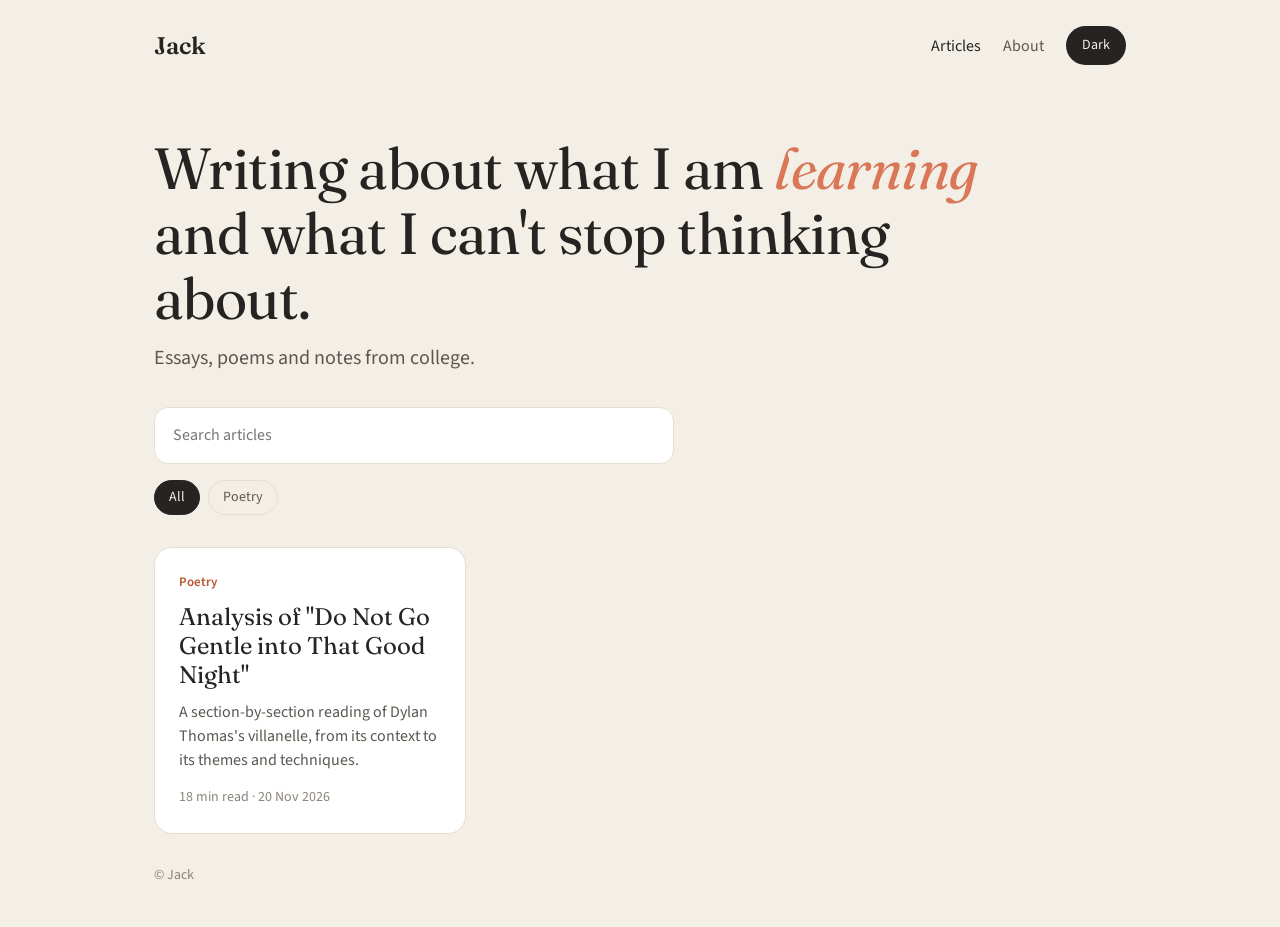
==== docs/index.html @ c95f2f24 "Remove the two sample posts Co-Authored-By: Claude Sonnet 5.5 <noreply@anthropic.com>" ====
<!doctype html>
<html lang="en"><head><meta charset="utf-8">
<meta name="viewport" content="width=device-width, initial-scale=1">
<title>Jack</title>
<link rel="preconnect" href="https://fonts.googleapis.com">
<link href="https://fonts.googleapis.com/css2?family=Fraunces:ital,opsz,wght@0,9..144,400;0,9..144,600;1,9..144,400&family=Source+Sans+3:wght@400;600&display=swap" rel="stylesheet">
<link rel="stylesheet" href="style.css">
<script>try{var t=localStorage.getItem("theme");if(t)document.documentElement.dataset.theme=t}catch(e){}</script>
</head><body>

<header class="top"><a class="logo" href="index.html">Jack</a>
<nav><a href="index.html" class="on">Articles</a><a href="about.html">About</a>
<button id="theme" aria-label="Switch light or dark theme">Dark</button></nav></header>
<main class="home">
<h1 class="hero">Writing about what I am <i>learning</i> and what I can't stop thinking about.</h1><p class="sub">Essays, poems and notes from college.</p>
<input id="q" type="search" placeholder="Search articles" aria-label="Search articles">
<div class="chips"><button class="chip on" data-tag="">All</button><button class="chip" data-tag="Poetry">Poetry</button></div>
<div class="grid" id="grid"><a class="card" href="posts/do-not-go-gentle.html" data-tags="Poetry" data-text="analysis of &quot;do not go gentle into that good night&quot; a section-by-section reading of dylan thomas&#x27;s villanelle, from its context to its themes and techniques. poetry"><div class="tag">Poetry</div><h3>Analysis of &quot;Do Not Go Gentle into That Good Night&quot;</h3><p class="sum">A section-by-section reading of Dylan Thomas&#x27;s villanelle, from its context to its themes and techniques.</p><div class="meta">18 min read · 20 Nov 2026</div></a></div>
<p class="none" id="none" hidden>Nothing matches that.</p></main>
<footer>&copy; Jack</footer>
<script src="site.js"></script>
</body></html>
---- docs/style.css ----
:root{--bg:#F4EFE6;--fg:#262422;--mute:#8a857b;--soft:#5b5750;--card:#fff;--line:#e6dfd1;--accent:#D97757;--accent-ink:#b8532f}
:root[data-theme=dark]{--bg:#1b1917;--fg:#ece7de;--mute:#9a948a;--soft:#c2bcb1;--card:#252320;--line:#38342f;--accent:#e58b6b;--accent-ink:#e58b6b}
@media(prefers-color-scheme:dark){:root:not([data-theme=light]){--bg:#1b1917;--fg:#ece7de;--mute:#9a948a;--soft:#c2bcb1;--card:#252320;--line:#38342f;--accent:#e58b6b;--accent-ink:#e58b6b}}
*{box-sizing:border-box}
html{scroll-behavior:smooth}
body{margin:0;background:var(--bg);color:var(--fg);font:18px/1.65 "Source Sans 3",system-ui,sans-serif;transition:background .25s,color .25s}
a{color:var(--accent-ink)}
#progress{position:fixed;top:0;left:0;height:3px;width:0;background:var(--accent);z-index:10}
.top,.home,footer,.post-wrap{max-width:1100px;margin:0 auto;padding-left:clamp(20px,5vw,64px);padding-right:clamp(20px,5vw,64px)}
.top{display:flex;justify-content:space-between;align-items:center;padding-top:26px;padding-bottom:26px}
.logo{font-family:Fraunces,serif;font-weight:600;font-size:24px;color:var(--fg);text-decoration:none}
nav{display:flex;gap:22px;align-items:center;font-size:16px}
nav a{color:var(--soft);text-decoration:none}
nav a.on,nav a:hover{color:var(--fg)}
#theme{font:inherit;font-size:14px;background:var(--fg);color:var(--bg);border:0;border-radius:99px;padding:8px 16px;cursor:pointer}
.hero{font-family:Fraunces,serif;font-weight:400;font-size:clamp(34px,5vw,58px);line-height:1.12;margin:44px 0 12px;max-width:15em;letter-spacing:-.01em}
.hero i{color:var(--accent)}
.sub{font-size:20px;color:var(--soft);margin:0 0 32px;max-width:32em}
#q{width:100%;max-width:520px;font:inherit;font-size:16px;color:var(--fg);background:var(--card);border:1px solid var(--line);border-radius:14px;padding:14px 18px;margin-bottom:16px;outline:0}
#q:focus{border-color:var(--accent)}
.chips{display:flex;flex-wrap:wrap;gap:8px;margin-bottom:32px}
.chip{font:inherit;font-size:14px;color:var(--soft);background:transparent;border:1px solid var(--line);border-radius:99px;padding:5px 14px;cursor:pointer}
.chip.on{background:var(--fg);color:var(--bg);border-color:var(--fg)}
.grid{display:grid;grid-template-columns:repeat(auto-fill,minmax(290px,1fr));gap:18px}
.card{display:block;background:var(--card);border:1px solid var(--line);border-radius:18px;padding:24px;text-decoration:none;color:var(--fg);transition:transform .2s,border-color .2s}
.card:hover{transform:translateY(-2px);border-color:var(--accent)}
.card[hidden]{display:none}
.tag{font-size:13px;color:var(--accent-ink);font-weight:600;margin-bottom:10px;min-height:1em}
.card h3{font-family:Fraunces,serif;font-weight:400;font-size:24px;line-height:1.2;margin:0 0 10px}
.card .sum{margin:0 0 14px;color:var(--soft);font-size:16px;line-height:1.5}
.meta{font-size:14px;color:var(--mute)}
.none{color:var(--mute)}
.post-wrap{padding-top:24px;padding-bottom:40px}
.post{max-width:40rem}
.home .post{padding-top:24px}
.post h1{font-family:Fraunces,serif;font-weight:400;font-size:clamp(32px,5vw,48px);line-height:1.12;margin:0 0 10px;letter-spacing:-.01em}
.post .meta{margin-bottom:36px}
.post .body{font-size:19.5px;line-height:1.75}
.post .body h2{font-family:Fraunces,serif;font-weight:400;font-size:30px;line-height:1.2;margin:2.4rem 0 .6rem;scroll-margin-top:20px}
.post .body h3{font-family:Fraunces,serif;font-weight:600;font-size:22px;margin:2rem 0 .4rem;scroll-margin-top:20px}
.post .body p{margin:0 0 1.2em}
blockquote{margin:1.6rem 0;padding-left:1.1rem;border-left:3px solid var(--accent);color:var(--soft);font-family:Fraunces,serif;font-style:italic}
blockquote p{margin:0!important}
.poem .body{font-family:Fraunces,serif;font-size:21px;line-height:1.8}
.poem .stanza{margin:0 0 1.8em!important}
.post figure{margin:2rem 0}
.post figure img{display:block;max-width:100%;height:auto;border-radius:12px}
.post figcaption{font-size:14px;color:var(--mute);margin-top:8px}
.back{margin-top:3rem}
.toc{max-width:40rem;margin:0 0 28px;padding:14px 18px;border:1px solid var(--line);border-radius:14px;background:var(--card);font-size:15px}
.toc a{display:block;color:var(--soft);text-decoration:none;padding:3px 0}
.toc a:hover{color:var(--accent-ink)}
.toc a.l3{padding-left:14px}
.toc-h{font-size:13px;color:var(--mute);margin-bottom:6px;font-weight:600}
.toc-inline summary{cursor:pointer;font-weight:600;color:var(--soft)}
.toc-inline[open] summary{margin-bottom:8px}
.post-wrap>.toc{display:none}
@media(min-width:1100px){
  .toc-inline{display:none}
  .post-wrap>.toc{display:block}
  .has-toc{display:grid;grid-template-columns:40rem 1fr;gap:72px}
  .has-toc .toc{max-height:calc(100vh - 56px);overflow-y:auto;position:sticky;top:28px;align-self:start;border:0;border-left:1px solid var(--line);border-radius:0;background:transparent;padding:0 0 0 18px;margin:6px 0 0}
}
footer{color:var(--mute);font-size:14px;padding-top:30px;padding-bottom:40px}
@media(max-width:560px){.top{padding-top:18px}nav{gap:14px}}
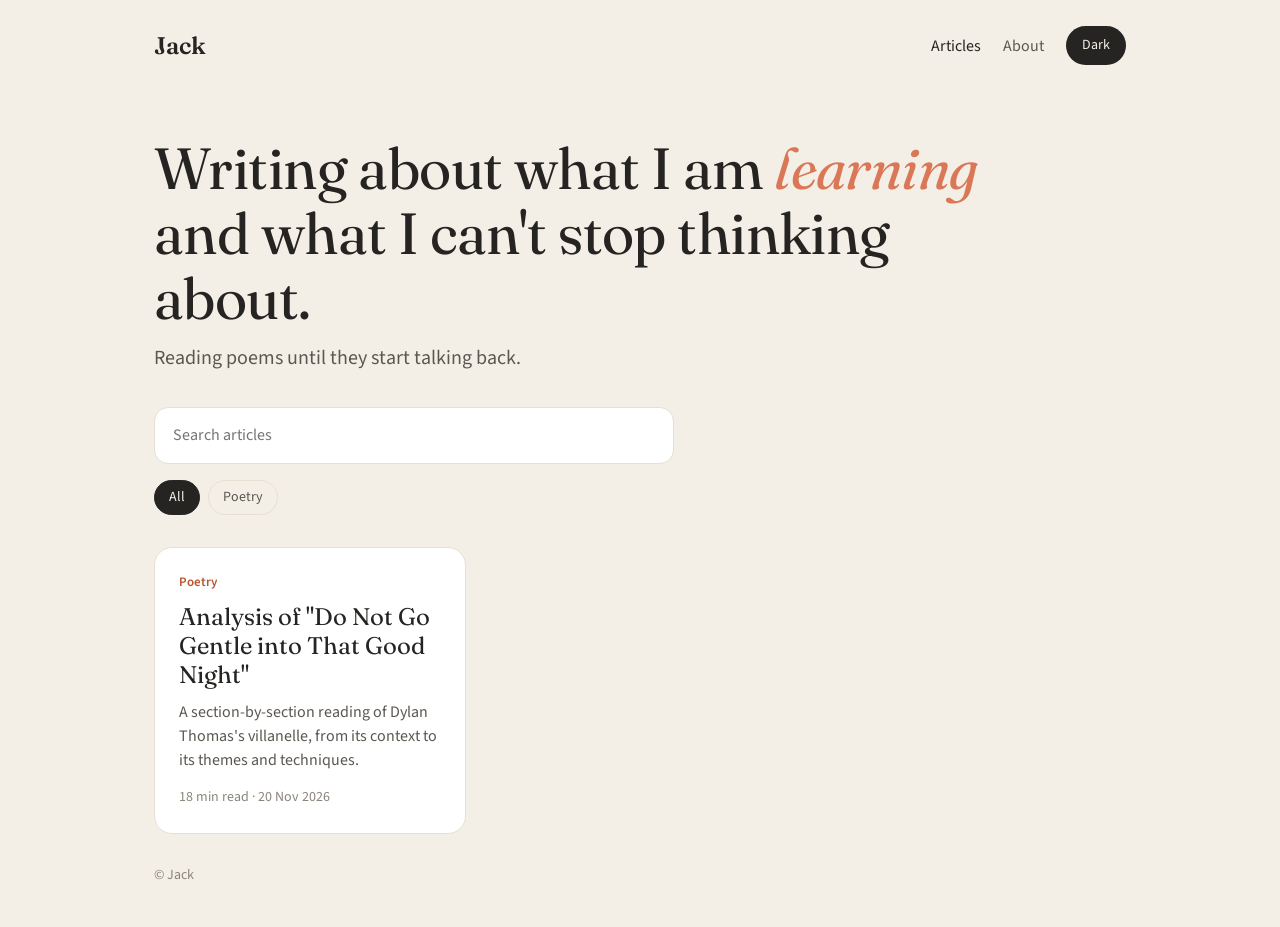
==== commit 35e94c0b: "Change the home page tagline Co-Authored-By: Claude Sonnet 5.5 <noreply@anthropic.com>" ====
--- a/docs/index.html
+++ b/docs/index.html
@@ -12,7 +12,7 @@
 <nav><a href="index.html" class="on">Articles</a><a href="about.html">About</a>
 <button id="theme" aria-label="Switch light or dark theme">Dark</button></nav></header>
 <main class="home">
-<h1 class="hero">Writing about what I am <i>learning</i> and what I can't stop thinking about.</h1><p class="sub">Essays, poems and notes from college.</p>
+<h1 class="hero">Writing about what I am <i>learning</i> and what I can't stop thinking about.</h1><p class="sub">Reading poems until they start talking back.</p>
 <input id="q" type="search" placeholder="Search articles" aria-label="Search articles">
 <div class="chips"><button class="chip on" data-tag="">All</button><button class="chip" data-tag="Poetry">Poetry</button></div>
 <div class="grid" id="grid"><a class="card" href="posts/do-not-go-gentle.html" data-tags="Poetry" data-text="analysis of &quot;do not go gentle into that good night&quot; a section-by-section reading of dylan thomas&#x27;s villanelle, from its context to its themes and techniques. poetry"><div class="tag">Poetry</div><h3>Analysis of &quot;Do Not Go Gentle into That Good Night&quot;</h3><p class="sum">A section-by-section reading of Dylan Thomas&#x27;s villanelle, from its context to its themes and techniques.</p><div class="meta">18 min read · 20 Nov 2026</div></a></div>
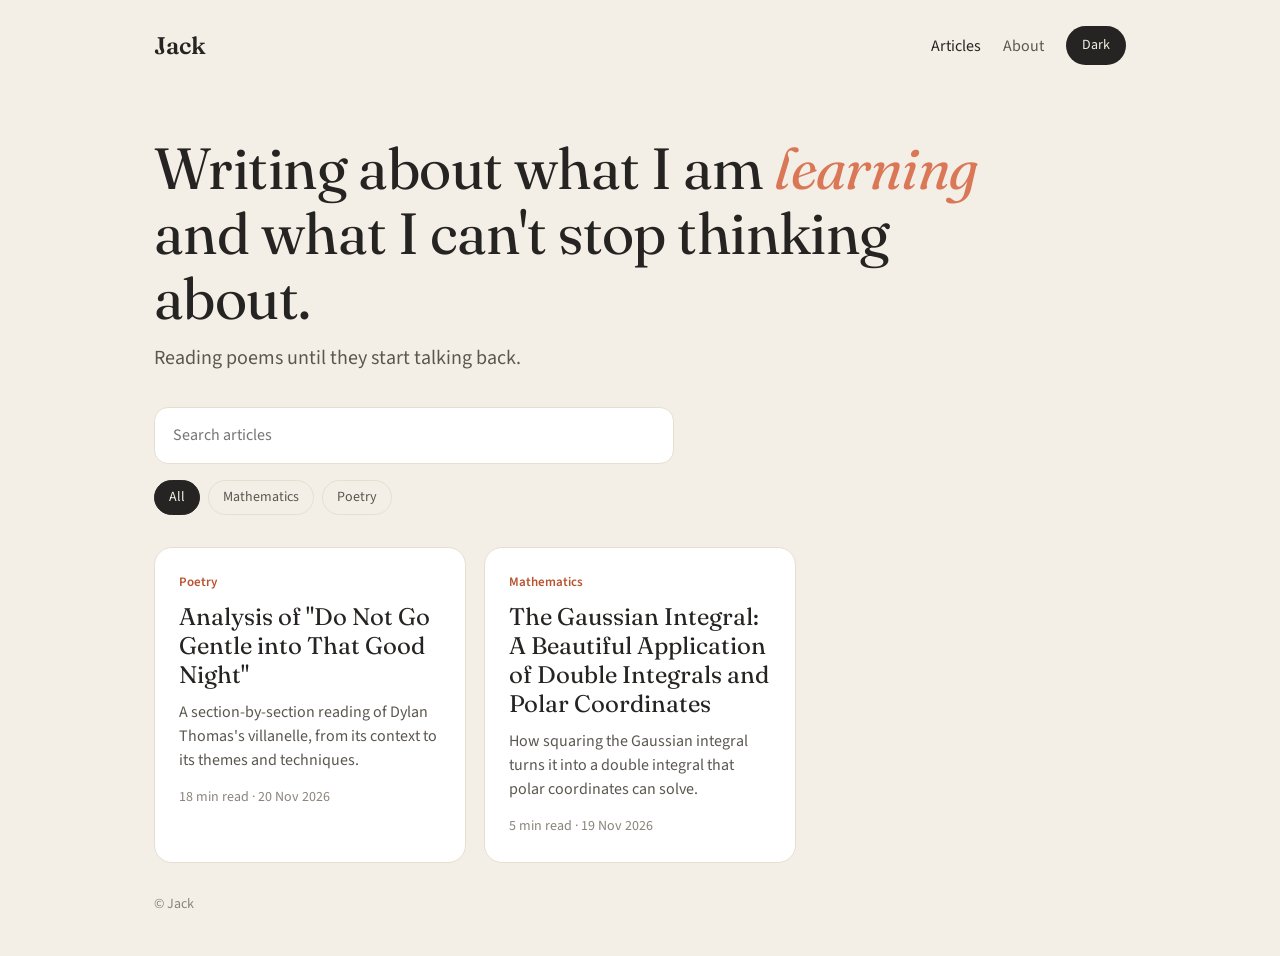
==== commit 80fefae2: "Add the Gaussian integral article with its formula images; support image width and formula styling C" ====
--- a/docs/index.html
+++ b/docs/index.html
@@ -14,8 +14,8 @@
 <main class="home">
 <h1 class="hero">Writing about what I am <i>learning</i> and what I can't stop thinking about.</h1><p class="sub">Reading poems until they start talking back.</p>
 <input id="q" type="search" placeholder="Search articles" aria-label="Search articles">
-<div class="chips"><button class="chip on" data-tag="">All</button><button class="chip" data-tag="Poetry">Poetry</button></div>
-<div class="grid" id="grid"><a class="card" href="posts/do-not-go-gentle.html" data-tags="Poetry" data-text="analysis of &quot;do not go gentle into that good night&quot; a section-by-section reading of dylan thomas&#x27;s villanelle, from its context to its themes and techniques. poetry"><div class="tag">Poetry</div><h3>Analysis of &quot;Do Not Go Gentle into That Good Night&quot;</h3><p class="sum">A section-by-section reading of Dylan Thomas&#x27;s villanelle, from its context to its themes and techniques.</p><div class="meta">18 min read · 20 Nov 2026</div></a></div>
+<div class="chips"><button class="chip on" data-tag="">All</button><button class="chip" data-tag="Mathematics">Mathematics</button><button class="chip" data-tag="Poetry">Poetry</button></div>
+<div class="grid" id="grid"><a class="card" href="posts/do-not-go-gentle.html" data-tags="Poetry" data-text="analysis of &quot;do not go gentle into that good night&quot; a section-by-section reading of dylan thomas&#x27;s villanelle, from its context to its themes and techniques. poetry"><div class="tag">Poetry</div><h3>Analysis of &quot;Do Not Go Gentle into That Good Night&quot;</h3><p class="sum">A section-by-section reading of Dylan Thomas&#x27;s villanelle, from its context to its themes and techniques.</p><div class="meta">18 min read · 20 Nov 2026</div></a><a class="card" href="posts/gaussian-integral.html" data-tags="Mathematics" data-text="the gaussian integral: a beautiful application of double integrals and polar coordinates how squaring the gaussian integral turns it into a double integral that polar coordinates can solve. mathematics"><div class="tag">Mathematics</div><h3>The Gaussian Integral: A Beautiful Application of Double Integrals and Polar Coordinates</h3><p class="sum">How squaring the Gaussian integral turns it into a double integral that polar coordinates can solve.</p><div class="meta">5 min read · 19 Nov 2026</div></a></div>
 <p class="none" id="none" hidden>Nothing matches that.</p></main>
 <footer>&copy; Jack</footer>
 <script src="site.js"></script>
--- a/docs/style.css
+++ b/docs/style.css
@@ -46,6 +46,10 @@
 .post figure{margin:2rem 0}
 .post figure img{display:block;max-width:100%;height:auto;border-radius:12px}
 .post figcaption{font-size:14px;color:var(--mute);margin-top:8px}
+.post figure.eq{margin:1.3rem 0}
+.post figure.eq img{margin:0 auto;border-radius:0;mix-blend-mode:multiply}
+:root[data-theme=dark] .post figure.eq img{filter:invert(1) hue-rotate(180deg);mix-blend-mode:screen}
+@media(prefers-color-scheme:dark){:root:not([data-theme=light]) .post figure.eq img{filter:invert(1) hue-rotate(180deg);mix-blend-mode:screen}}
 .back{margin-top:3rem}
 .toc{max-width:40rem;margin:0 0 28px;padding:14px 18px;border:1px solid var(--line);border-radius:14px;background:var(--card);font-size:15px}
 .toc a{display:block;color:var(--soft);text-decoration:none;padding:3px 0}
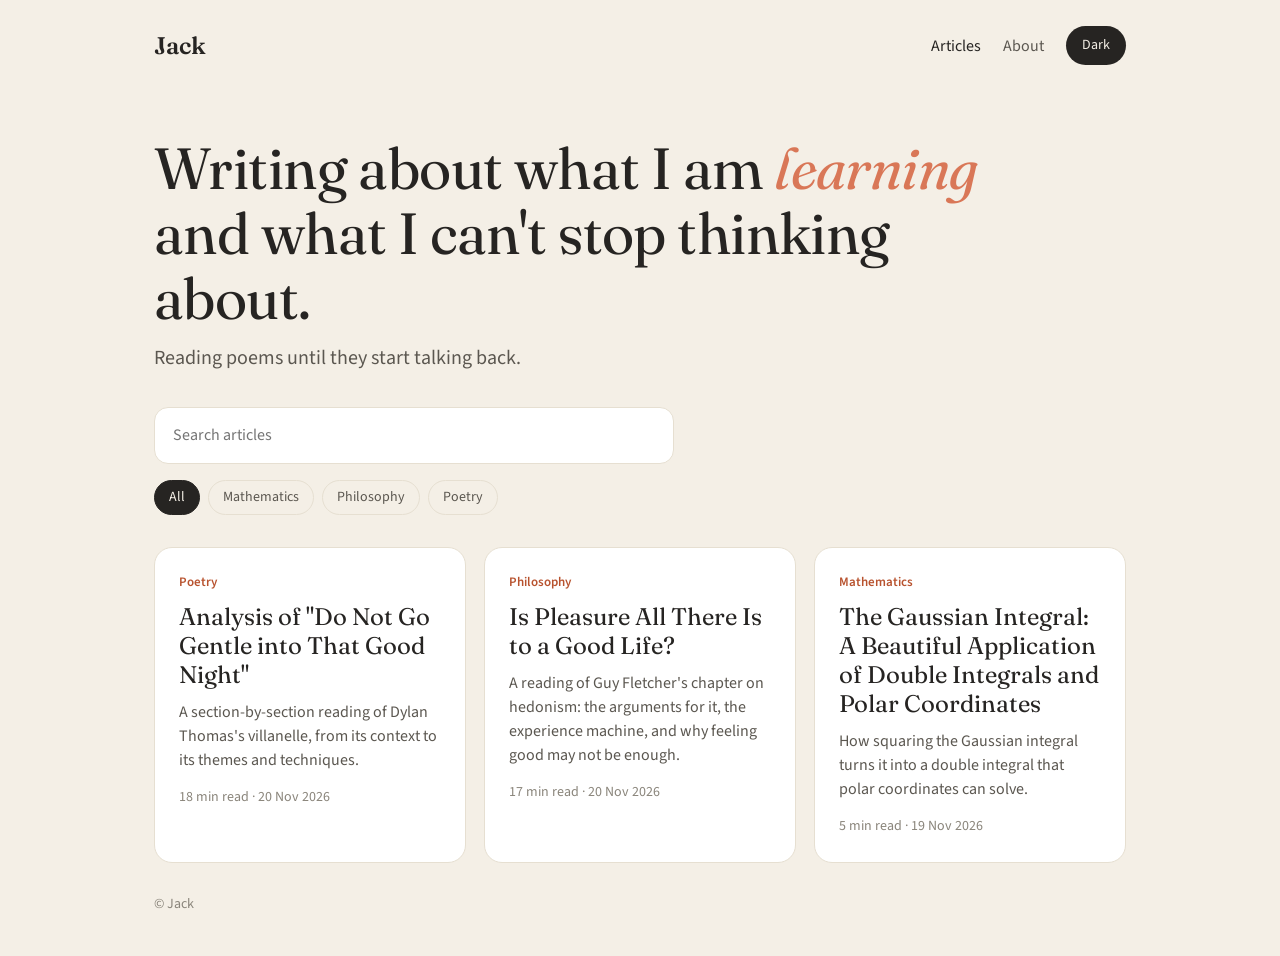
==== commit ac6542e3: "Add article: Is Pleasure All There Is to a Good Life? Co-Authored-By: Claude Sonnet 5.5 <noreply@ant" ====
--- a/docs/index.html
+++ b/docs/index.html
@@ -14,8 +14,8 @@
 <main class="home">
 <h1 class="hero">Writing about what I am <i>learning</i> and what I can't stop thinking about.</h1><p class="sub">Reading poems until they start talking back.</p>
 <input id="q" type="search" placeholder="Search articles" aria-label="Search articles">
-<div class="chips"><button class="chip on" data-tag="">All</button><button class="chip" data-tag="Mathematics">Mathematics</button><button class="chip" data-tag="Poetry">Poetry</button></div>
-<div class="grid" id="grid"><a class="card" href="posts/do-not-go-gentle.html" data-tags="Poetry" data-text="analysis of &quot;do not go gentle into that good night&quot; a section-by-section reading of dylan thomas&#x27;s villanelle, from its context to its themes and techniques. poetry"><div class="tag">Poetry</div><h3>Analysis of &quot;Do Not Go Gentle into That Good Night&quot;</h3><p class="sum">A section-by-section reading of Dylan Thomas&#x27;s villanelle, from its context to its themes and techniques.</p><div class="meta">18 min read · 20 Nov 2026</div></a><a class="card" href="posts/gaussian-integral.html" data-tags="Mathematics" data-text="the gaussian integral: a beautiful application of double integrals and polar coordinates how squaring the gaussian integral turns it into a double integral that polar coordinates can solve. mathematics"><div class="tag">Mathematics</div><h3>The Gaussian Integral: A Beautiful Application of Double Integrals and Polar Coordinates</h3><p class="sum">How squaring the Gaussian integral turns it into a double integral that polar coordinates can solve.</p><div class="meta">5 min read · 19 Nov 2026</div></a></div>
+<div class="chips"><button class="chip on" data-tag="">All</button><button class="chip" data-tag="Mathematics">Mathematics</button><button class="chip" data-tag="Philosophy">Philosophy</button><button class="chip" data-tag="Poetry">Poetry</button></div>
+<div class="grid" id="grid"><a class="card" href="posts/do-not-go-gentle.html" data-tags="Poetry" data-text="analysis of &quot;do not go gentle into that good night&quot; a section-by-section reading of dylan thomas&#x27;s villanelle, from its context to its themes and techniques. poetry"><div class="tag">Poetry</div><h3>Analysis of &quot;Do Not Go Gentle into That Good Night&quot;</h3><p class="sum">A section-by-section reading of Dylan Thomas&#x27;s villanelle, from its context to its themes and techniques.</p><div class="meta">18 min read · 20 Nov 2026</div></a><a class="card" href="posts/hedonism-and-well-being.html" data-tags="Philosophy" data-text="is pleasure all there is to a good life? a reading of guy fletcher&#x27;s chapter on hedonism: the arguments for it, the experience machine, and why feeling good may not be enough. philosophy"><div class="tag">Philosophy</div><h3>Is Pleasure All There Is to a Good Life?</h3><p class="sum">A reading of Guy Fletcher&#x27;s chapter on hedonism: the arguments for it, the experience machine, and why feeling good may not be enough.</p><div class="meta">17 min read · 20 Nov 2026</div></a><a class="card" href="posts/gaussian-integral.html" data-tags="Mathematics" data-text="the gaussian integral: a beautiful application of double integrals and polar coordinates how squaring the gaussian integral turns it into a double integral that polar coordinates can solve. mathematics"><div class="tag">Mathematics</div><h3>The Gaussian Integral: A Beautiful Application of Double Integrals and Polar Coordinates</h3><p class="sum">How squaring the Gaussian integral turns it into a double integral that polar coordinates can solve.</p><div class="meta">5 min read · 19 Nov 2026</div></a></div>
 <p class="none" id="none" hidden>Nothing matches that.</p></main>
 <footer>&copy; Jack</footer>
 <script src="site.js"></script>
--- a/docs/style.css
+++ b/docs/style.css
@@ -56,6 +56,9 @@
 .toc a:hover{color:var(--accent-ink)}
 .toc a.l3{padding-left:14px}
 .toc-h{font-size:13px;color:var(--mute);margin-bottom:6px;font-weight:600}
+.toc .subs{display:none;padding-bottom:4px}
+.toc-inline .subs,.toc .grp.open .subs{display:block}
+.toc a.active{color:var(--fg);font-weight:600}
 .toc-inline summary{cursor:pointer;font-weight:600;color:var(--soft)}
 .toc-inline[open] summary{margin-bottom:8px}
 .post-wrap>.toc{display:none}
@@ -63,7 +66,7 @@
   .toc-inline{display:none}
   .post-wrap>.toc{display:block}
   .has-toc{display:grid;grid-template-columns:40rem 1fr;gap:72px}
-  .has-toc .toc{max-height:calc(100vh - 56px);overflow-y:auto;position:sticky;top:28px;align-self:start;border:0;border-left:1px solid var(--line);border-radius:0;background:transparent;padding:0 0 0 18px;margin:6px 0 0}
+  .has-toc .toc{max-height:calc(100vh - 56px);overflow-y:auto;scrollbar-width:none;position:sticky;top:28px;align-self:start;border:0;border-left:1px solid var(--line);border-radius:0;background:transparent;padding:0 0 0 18px;margin:6px 0 0}
 }
 footer{color:var(--mute);font-size:14px;padding-top:30px;padding-bottom:40px}
 @media(max-width:560px){.top{padding-top:18px}nav{gap:14px}}
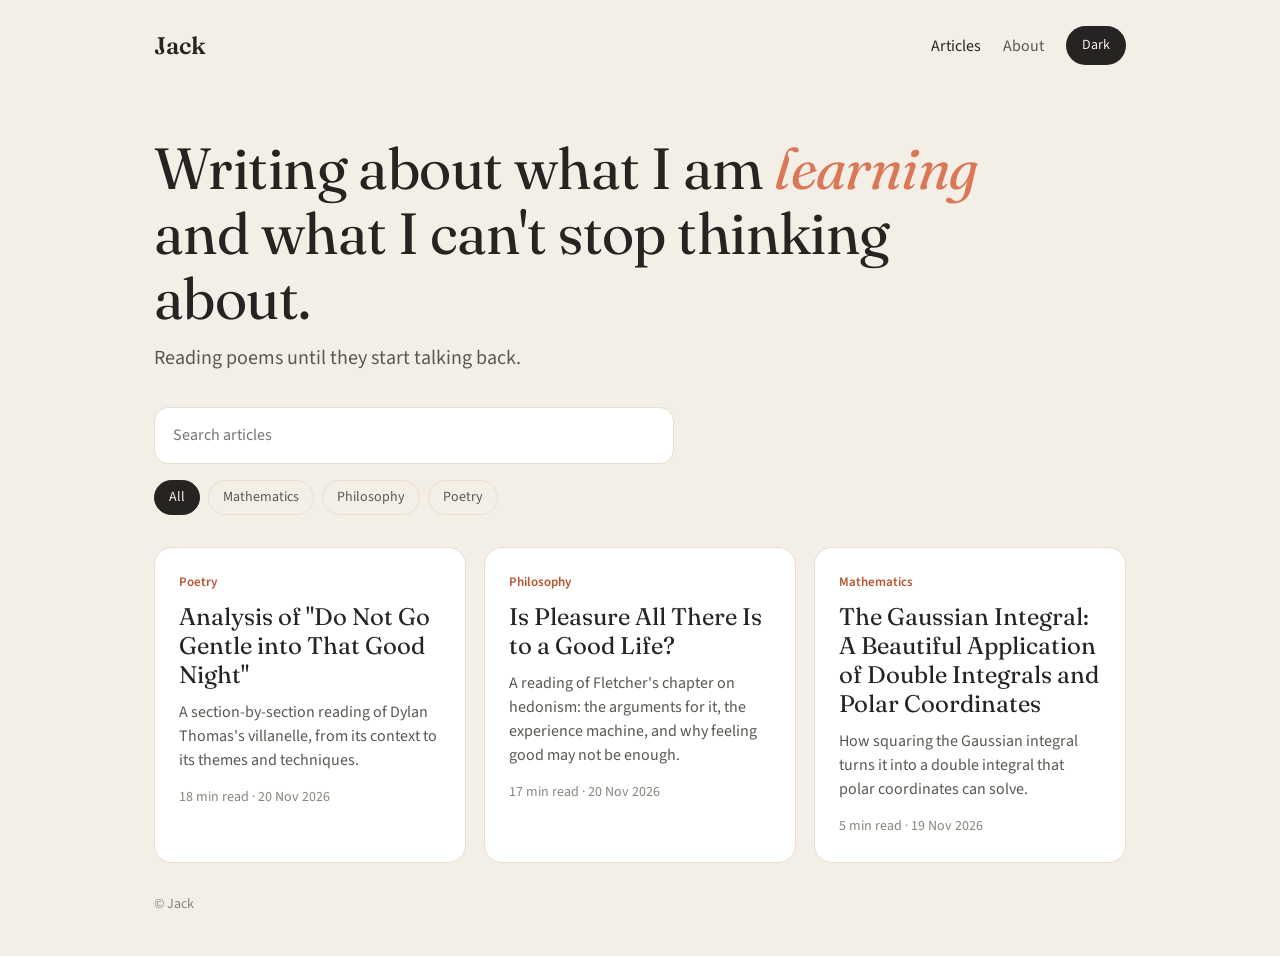
==== commit 63945669: "Use Fletcher without first name Co-Authored-By: Claude Sonnet 5.5 <noreply@anthropic.com>" ====
--- a/docs/index.html
+++ b/docs/index.html
@@ -15,7 +15,7 @@
 <h1 class="hero">Writing about what I am <i>learning</i> and what I can't stop thinking about.</h1><p class="sub">Reading poems until they start talking back.</p>
 <input id="q" type="search" placeholder="Search articles" aria-label="Search articles">
 <div class="chips"><button class="chip on" data-tag="">All</button><button class="chip" data-tag="Mathematics">Mathematics</button><button class="chip" data-tag="Philosophy">Philosophy</button><button class="chip" data-tag="Poetry">Poetry</button></div>
-<div class="grid" id="grid"><a class="card" href="posts/do-not-go-gentle.html" data-tags="Poetry" data-text="analysis of &quot;do not go gentle into that good night&quot; a section-by-section reading of dylan thomas&#x27;s villanelle, from its context to its themes and techniques. poetry"><div class="tag">Poetry</div><h3>Analysis of &quot;Do Not Go Gentle into That Good Night&quot;</h3><p class="sum">A section-by-section reading of Dylan Thomas&#x27;s villanelle, from its context to its themes and techniques.</p><div class="meta">18 min read · 20 Nov 2026</div></a><a class="card" href="posts/hedonism-and-well-being.html" data-tags="Philosophy" data-text="is pleasure all there is to a good life? a reading of guy fletcher&#x27;s chapter on hedonism: the arguments for it, the experience machine, and why feeling good may not be enough. philosophy"><div class="tag">Philosophy</div><h3>Is Pleasure All There Is to a Good Life?</h3><p class="sum">A reading of Guy Fletcher&#x27;s chapter on hedonism: the arguments for it, the experience machine, and why feeling good may not be enough.</p><div class="meta">17 min read · 20 Nov 2026</div></a><a class="card" href="posts/gaussian-integral.html" data-tags="Mathematics" data-text="the gaussian integral: a beautiful application of double integrals and polar coordinates how squaring the gaussian integral turns it into a double integral that polar coordinates can solve. mathematics"><div class="tag">Mathematics</div><h3>The Gaussian Integral: A Beautiful Application of Double Integrals and Polar Coordinates</h3><p class="sum">How squaring the Gaussian integral turns it into a double integral that polar coordinates can solve.</p><div class="meta">5 min read · 19 Nov 2026</div></a></div>
+<div class="grid" id="grid"><a class="card" href="posts/do-not-go-gentle.html" data-tags="Poetry" data-text="analysis of &quot;do not go gentle into that good night&quot; a section-by-section reading of dylan thomas&#x27;s villanelle, from its context to its themes and techniques. poetry"><div class="tag">Poetry</div><h3>Analysis of &quot;Do Not Go Gentle into That Good Night&quot;</h3><p class="sum">A section-by-section reading of Dylan Thomas&#x27;s villanelle, from its context to its themes and techniques.</p><div class="meta">18 min read · 20 Nov 2026</div></a><a class="card" href="posts/hedonism-and-well-being.html" data-tags="Philosophy" data-text="is pleasure all there is to a good life? a reading of fletcher&#x27;s chapter on hedonism: the arguments for it, the experience machine, and why feeling good may not be enough. philosophy"><div class="tag">Philosophy</div><h3>Is Pleasure All There Is to a Good Life?</h3><p class="sum">A reading of Fletcher&#x27;s chapter on hedonism: the arguments for it, the experience machine, and why feeling good may not be enough.</p><div class="meta">17 min read · 20 Nov 2026</div></a><a class="card" href="posts/gaussian-integral.html" data-tags="Mathematics" data-text="the gaussian integral: a beautiful application of double integrals and polar coordinates how squaring the gaussian integral turns it into a double integral that polar coordinates can solve. mathematics"><div class="tag">Mathematics</div><h3>The Gaussian Integral: A Beautiful Application of Double Integrals and Polar Coordinates</h3><p class="sum">How squaring the Gaussian integral turns it into a double integral that polar coordinates can solve.</p><div class="meta">5 min read · 19 Nov 2026</div></a></div>
 <p class="none" id="none" hidden>Nothing matches that.</p></main>
 <footer>&copy; Jack</footer>
 <script src="site.js"></script>
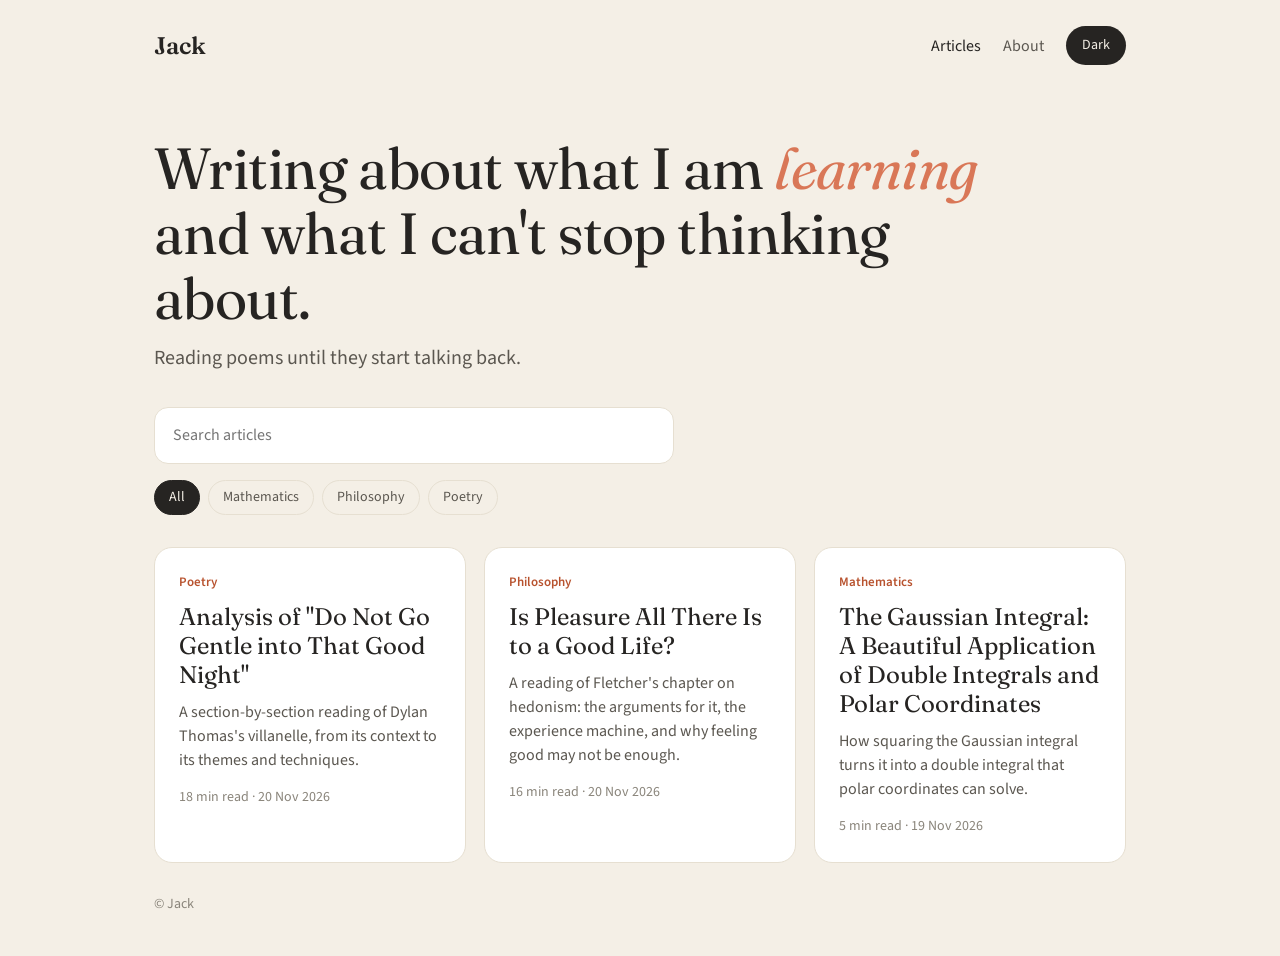
==== commit 4fd77fc8: "Remove reference section from hedonism article Co-Authored-By: Claude Sonnet 5.5 <noreply@anthropic." ====
--- a/docs/index.html
+++ b/docs/index.html
@@ -15,7 +15,7 @@
 <h1 class="hero">Writing about what I am <i>learning</i> and what I can't stop thinking about.</h1><p class="sub">Reading poems until they start talking back.</p>
 <input id="q" type="search" placeholder="Search articles" aria-label="Search articles">
 <div class="chips"><button class="chip on" data-tag="">All</button><button class="chip" data-tag="Mathematics">Mathematics</button><button class="chip" data-tag="Philosophy">Philosophy</button><button class="chip" data-tag="Poetry">Poetry</button></div>
-<div class="grid" id="grid"><a class="card" href="posts/do-not-go-gentle.html" data-tags="Poetry" data-text="analysis of &quot;do not go gentle into that good night&quot; a section-by-section reading of dylan thomas&#x27;s villanelle, from its context to its themes and techniques. poetry"><div class="tag">Poetry</div><h3>Analysis of &quot;Do Not Go Gentle into That Good Night&quot;</h3><p class="sum">A section-by-section reading of Dylan Thomas&#x27;s villanelle, from its context to its themes and techniques.</p><div class="meta">18 min read · 20 Nov 2026</div></a><a class="card" href="posts/hedonism-and-well-being.html" data-tags="Philosophy" data-text="is pleasure all there is to a good life? a reading of fletcher&#x27;s chapter on hedonism: the arguments for it, the experience machine, and why feeling good may not be enough. philosophy"><div class="tag">Philosophy</div><h3>Is Pleasure All There Is to a Good Life?</h3><p class="sum">A reading of Fletcher&#x27;s chapter on hedonism: the arguments for it, the experience machine, and why feeling good may not be enough.</p><div class="meta">17 min read · 20 Nov 2026</div></a><a class="card" href="posts/gaussian-integral.html" data-tags="Mathematics" data-text="the gaussian integral: a beautiful application of double integrals and polar coordinates how squaring the gaussian integral turns it into a double integral that polar coordinates can solve. mathematics"><div class="tag">Mathematics</div><h3>The Gaussian Integral: A Beautiful Application of Double Integrals and Polar Coordinates</h3><p class="sum">How squaring the Gaussian integral turns it into a double integral that polar coordinates can solve.</p><div class="meta">5 min read · 19 Nov 2026</div></a></div>
+<div class="grid" id="grid"><a class="card" href="posts/do-not-go-gentle.html" data-tags="Poetry" data-text="analysis of &quot;do not go gentle into that good night&quot; a section-by-section reading of dylan thomas&#x27;s villanelle, from its context to its themes and techniques. poetry"><div class="tag">Poetry</div><h3>Analysis of &quot;Do Not Go Gentle into That Good Night&quot;</h3><p class="sum">A section-by-section reading of Dylan Thomas&#x27;s villanelle, from its context to its themes and techniques.</p><div class="meta">18 min read · 20 Nov 2026</div></a><a class="card" href="posts/hedonism-and-well-being.html" data-tags="Philosophy" data-text="is pleasure all there is to a good life? a reading of fletcher&#x27;s chapter on hedonism: the arguments for it, the experience machine, and why feeling good may not be enough. philosophy"><div class="tag">Philosophy</div><h3>Is Pleasure All There Is to a Good Life?</h3><p class="sum">A reading of Fletcher&#x27;s chapter on hedonism: the arguments for it, the experience machine, and why feeling good may not be enough.</p><div class="meta">16 min read · 20 Nov 2026</div></a><a class="card" href="posts/gaussian-integral.html" data-tags="Mathematics" data-text="the gaussian integral: a beautiful application of double integrals and polar coordinates how squaring the gaussian integral turns it into a double integral that polar coordinates can solve. mathematics"><div class="tag">Mathematics</div><h3>The Gaussian Integral: A Beautiful Application of Double Integrals and Polar Coordinates</h3><p class="sum">How squaring the Gaussian integral turns it into a double integral that polar coordinates can solve.</p><div class="meta">5 min read · 19 Nov 2026</div></a></div>
 <p class="none" id="none" hidden>Nothing matches that.</p></main>
 <footer>&copy; Jack</footer>
 <script src="site.js"></script>
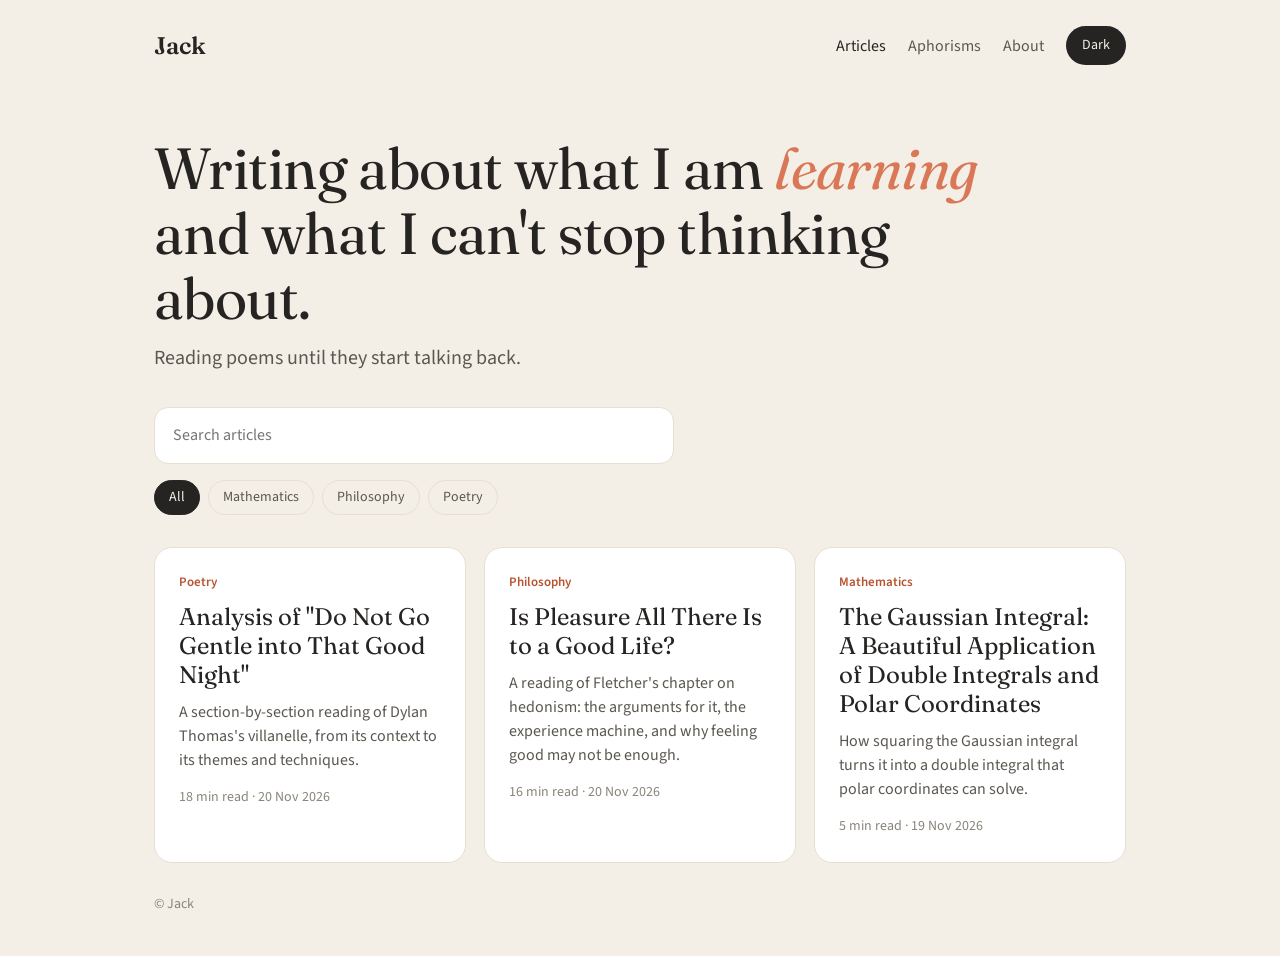
==== commit de893580: "Add Aphorisms page Co-Authored-By: Claude Sonnet 5.5 <noreply@anthropic.com>" ====
--- a/docs/index.html
+++ b/docs/index.html
@@ -9,7 +9,7 @@
 </head><body>
 
 <header class="top"><a class="logo" href="index.html">Jack</a>
-<nav><a href="index.html" class="on">Articles</a><a href="about.html">About</a>
+<nav><a href="index.html" class="on">Articles</a><a href="aphorisms.html">Aphorisms</a><a href="about.html">About</a>
 <button id="theme" aria-label="Switch light or dark theme">Dark</button></nav></header>
 <main class="home">
 <h1 class="hero">Writing about what I am <i>learning</i> and what I can't stop thinking about.</h1><p class="sub">Reading poems until they start talking back.</p>
--- a/docs/style.css
+++ b/docs/style.css
@@ -70,3 +70,10 @@
 }
 footer{color:var(--mute);font-size:14px;padding-top:30px;padding-bottom:40px}
 @media(max-width:560px){.top{padding-top:18px}nav{gap:14px}}
+.quote{margin:0;display:flex;flex-direction:column}
+.quote:hover{transform:none;border-color:var(--line)}
+.quote blockquote{margin:0 0 18px;padding:0;border:0;color:var(--fg);font-size:21px;line-height:1.4;flex:1}
+.quote blockquote p{margin:0}
+.quote figcaption{font-size:15px;color:var(--soft)}
+.quote .who{font-weight:600;color:var(--fg)}
+.quote .src{color:var(--mute);font-size:14px;margin-top:2px}
